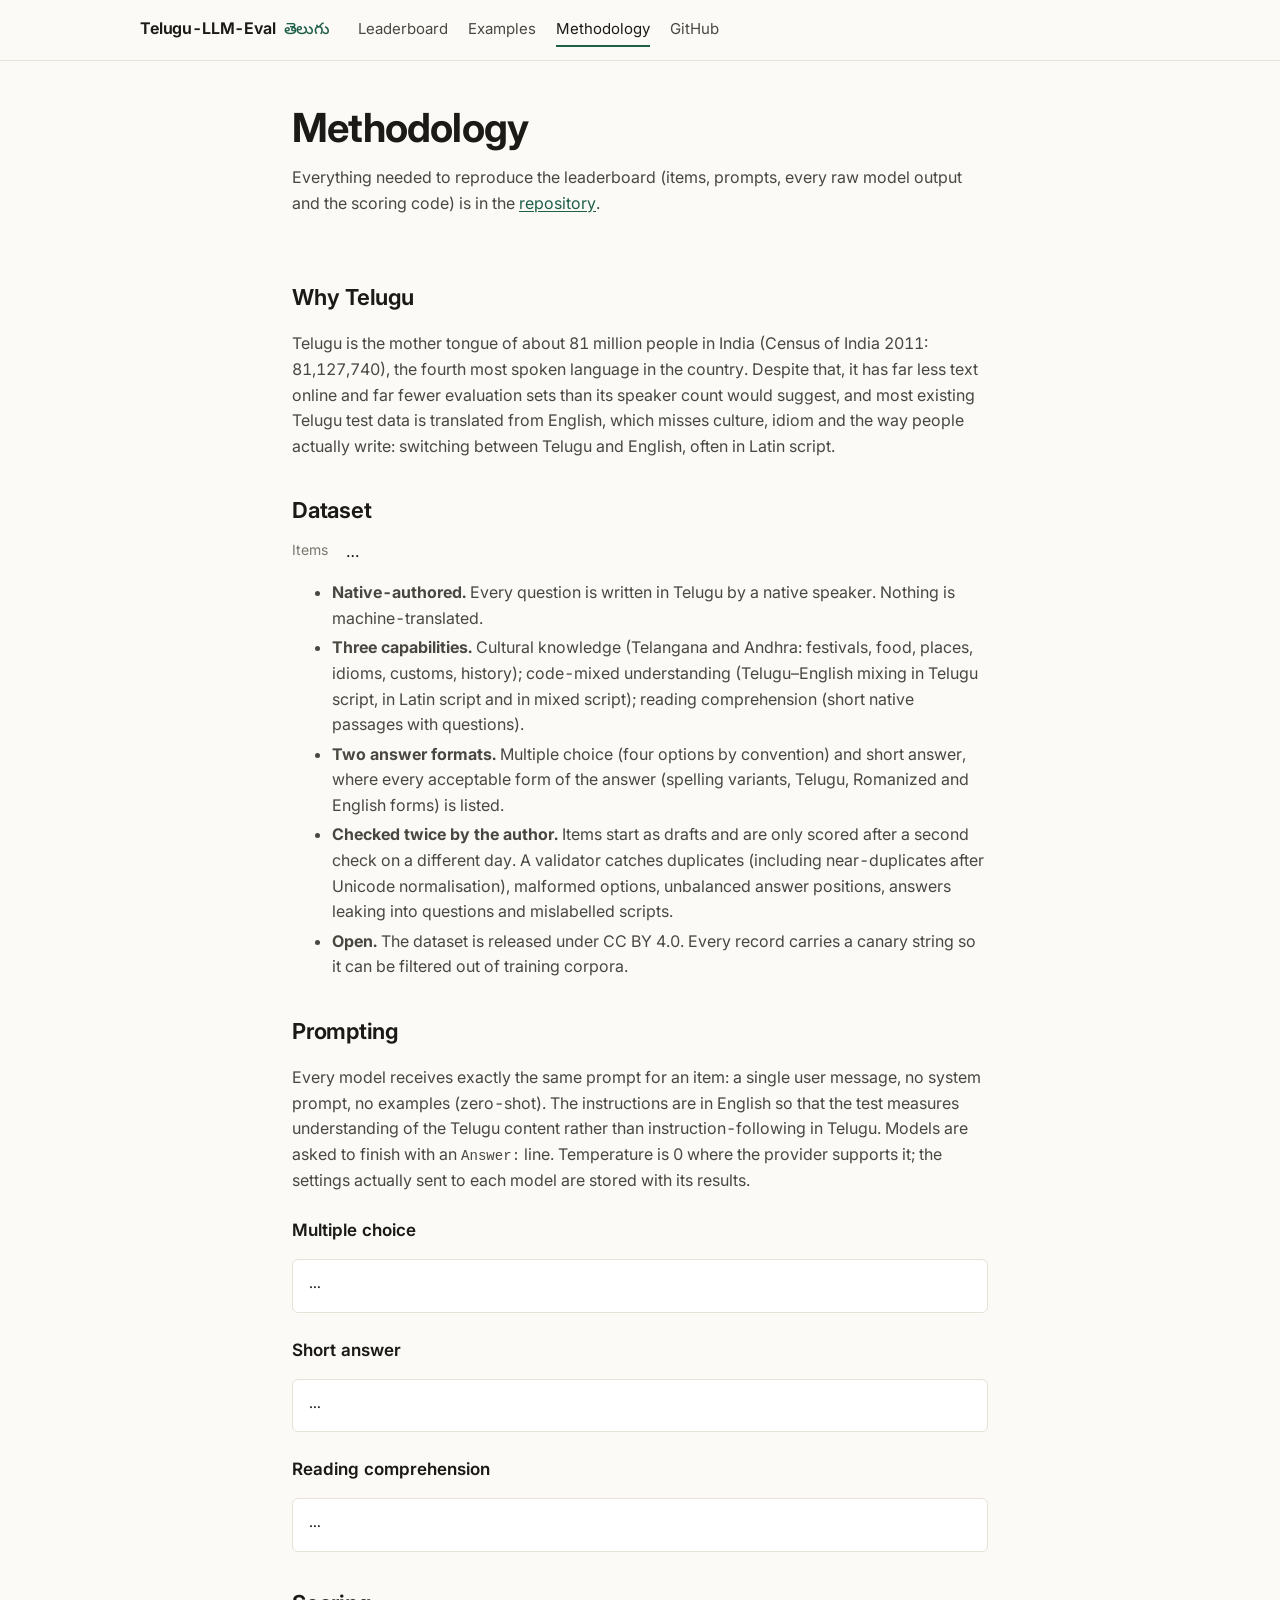
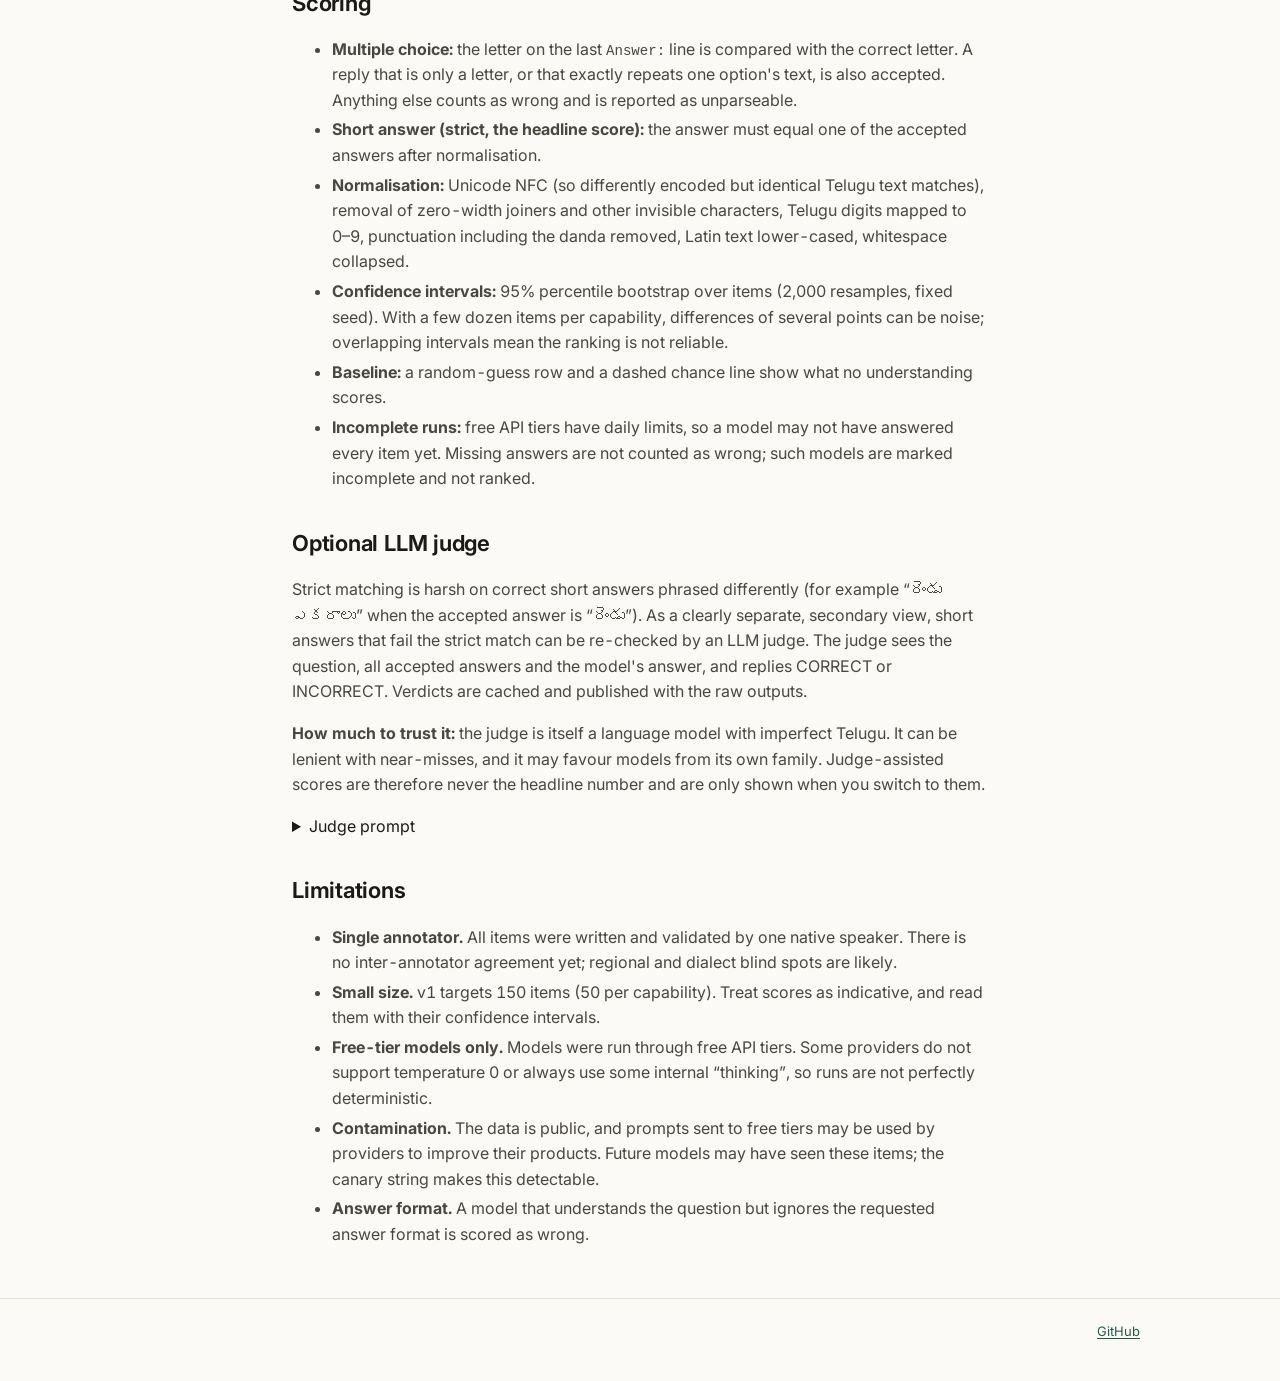
==== site/methodology.html @ 3f94fd15 "Add evaluation harness, scoring, leaderboard site, docs and CI (steps 2-5)" ====
<!doctype html>
<html lang="en">
<head>
<meta charset="utf-8">
<meta name="viewport" content="width=device-width, initial-scale=1">
<title>Telugu-LLM-Eval · Methodology</title>
<meta name="description" content="How the Telugu-LLM-Eval dataset was built and how models are prompted and scored.">
<link rel="preconnect" href="https://fonts.googleapis.com">
<link rel="preconnect" href="https://fonts.gstatic.com" crossorigin>
<link href="https://fonts.googleapis.com/css2?family=Inter:wght@400;500;600;700&family=Noto+Sans+Telugu:wght@400;500;600&display=swap" rel="stylesheet">
<link rel="stylesheet" href="assets/style.css">
<link rel="icon" href="data:image/svg+xml,<svg xmlns='http://www.w3.org/2000/svg' viewBox='0 0 32 32'><rect width='32' height='32' rx='6' fill='%231f5f4a'/><text x='16' y='23' font-size='18' text-anchor='middle' fill='white' font-family='sans-serif'>తె</text></svg>">
</head>
<body>
<header class="site-head">
  <div class="wrap">
    <a class="brand" href="./">Telugu-LLM-Eval <span class="te" lang="te">తెలుగు</span></a>
    <nav class="nav" aria-label="Main">
      <a href="./">Leaderboard</a>
      <a href="examples.html">Examples</a>
      <a href="methodology.html" aria-current="page">Methodology</a>
      <a class="ext" href="https://github.com/LHarsha/Telugu-LLM-Eval">GitHub</a>
    </nav>
  </div>
</header>

<main class="wrap prose">
  <div class="intro">
    <h1>Methodology</h1>
    <p>Everything needed to reproduce the leaderboard (items, prompts, every raw model output and the scoring code) is in the <a href="https://github.com/LHarsha/Telugu-LLM-Eval">repository</a>.</p>
  </div>

  <h2>Why Telugu</h2>
  <p>Telugu is the mother tongue of about 81 million people in India (Census of India 2011: 81,127,740), the fourth most spoken language in the country. Despite that, it has far less text online and far fewer evaluation sets than its speaker count would suggest, and most existing Telugu test data is translated from English, which misses culture, idiom and the way people actually write: switching between Telugu and English, often in Latin script.</p>

  <h2>Dataset</h2>
  <dl class="kv" id="dsStats"><dt>Items</dt><dd>…</dd></dl>
  <ul>
    <li><b>Native-authored.</b> Every question is written in Telugu by a native speaker. Nothing is machine-translated.</li>
    <li><b>Three capabilities.</b> Cultural knowledge (Telangana and Andhra: festivals, food, places, idioms, customs, history); code-mixed understanding (Telugu–English mixing in Telugu script, in Latin script and in mixed script); reading comprehension (short native passages with questions).</li>
    <li><b>Two answer formats.</b> Multiple choice (four options by convention) and short answer, where every acceptable form of the answer (spelling variants, Telugu, Romanized and English forms) is listed.</li>
    <li><b>Checked twice by the author.</b> Items start as drafts and are only scored after a second check on a different day. A validator catches duplicates (including near-duplicates after Unicode normalisation), malformed options, unbalanced answer positions, answers leaking into questions and mislabelled scripts.</li>
    <li><b>Open.</b> The dataset is released under CC BY 4.0. Every record carries a canary string so it can be filtered out of training corpora.</li>
  </ul>

  <h2>Prompting</h2>
  <p>Every model receives exactly the same prompt for an item: a single user message, no system prompt, no examples (zero-shot). The instructions are in English so that the test measures understanding of the Telugu content rather than instruction-following in Telugu. Models are asked to finish with an <code>Answer:</code> line. Temperature is 0 where the provider supports it; the settings actually sent to each model are stored with its results.</p>
  <h3>Multiple choice</h3>
  <pre class="block te" id="pMcq">…</pre>
  <h3>Short answer</h3>
  <pre class="block te" id="pShort">…</pre>
  <h3>Reading comprehension</h3>
  <pre class="block te" id="pRc">…</pre>

  <h2>Scoring</h2>
  <ul>
    <li><b>Multiple choice:</b> the letter on the last <code>Answer:</code> line is compared with the correct letter. A reply that is only a letter, or that exactly repeats one option's text, is also accepted. Anything else counts as wrong and is reported as unparseable.</li>
    <li><b>Short answer (strict, the headline score):</b> the answer must equal one of the accepted answers after normalisation.</li>
    <li><b>Normalisation:</b> Unicode NFC (so differently encoded but identical Telugu text matches), removal of zero-width joiners and other invisible characters, Telugu digits mapped to 0–9, punctuation including the danda removed, Latin text lower-cased, whitespace collapsed.</li>
    <li><b>Confidence intervals:</b> 95% percentile bootstrap over items (2,000 resamples, fixed seed). With a few dozen items per capability, differences of several points can be noise; overlapping intervals mean the ranking is not reliable.</li>
    <li><b>Baseline:</b> a random-guess row and a dashed chance line show what no understanding scores.</li>
    <li><b>Incomplete runs:</b> free API tiers have daily limits, so a model may not have answered every item yet. Missing answers are not counted as wrong; such models are marked incomplete and not ranked.</li>
  </ul>

  <h2>Optional LLM judge</h2>
  <p>Strict matching is harsh on correct short answers phrased differently (for example “రెండు ఎకరాలు” when the accepted answer is “రెండు”). As a clearly separate, secondary view, short answers that fail the strict match can be re-checked by an LLM judge<span id="judgeName"></span>. The judge sees the question, all accepted answers and the model's answer, and replies CORRECT or INCORRECT. Verdicts are cached and published with the raw outputs.</p>
  <p><b>How much to trust it:</b> the judge is itself a language model with imperfect Telugu. It can be lenient with near-misses, and it may favour models from its own family. Judge-assisted scores are therefore never the headline number and are only shown when you switch to them.</p>
  <details><summary>Judge prompt</summary><pre class="block" id="pJudge">…</pre></details>

  <h2>Limitations</h2>
  <ul>
    <li><b>Single annotator.</b> All items were written and validated by one native speaker. There is no inter-annotator agreement yet; regional and dialect blind spots are likely.</li>
    <li><b>Small size.</b> v1 targets 150 items (50 per capability). Treat scores as indicative, and read them with their confidence intervals.</li>
    <li><b>Free-tier models only.</b> Models were run through free API tiers. Some providers do not support temperature 0 or always use some internal “thinking”, so runs are not perfectly deterministic.</li>
    <li><b>Contamination.</b> The data is public, and prompts sent to free tiers may be used by providers to improve their products. Future models may have seen these items; the canary string makes this detectable.</li>
    <li><b>Answer format.</b> A model that understands the question but ignores the requested answer format is scored as wrong.</li>
  </ul>
</main>

<footer>
  <div class="wrap">
    <span id="meta"></span>
    <span><a href="https://github.com/LHarsha/Telugu-LLM-Eval">GitHub</a></span>
  </div>
</footer>
<script src="assets/methodology.js"></script>
</body>
</html>
---- site/assets/style.css ----
:root {
  --bg: #fbfaf7;
  --surface: #ffffff;
  --ink: #1b1a17;
  --ink-2: #4a4740;
  --muted: #7a766c;
  --line: #e6e2d8;
  --line-2: #d6d1c4;
  --accent: #1f5f4a;
  --accent-soft: #e3efe9;
  --warn-bg: #fbf3dc;
  --warn-ink: #6b4d00;
  --bar: #1f5f4a;
  --bar-ci: #b9d4c8;
  --font: "Inter", system-ui, -apple-system, "Segoe UI", Roboto, sans-serif;
  --font-te: "Noto Sans Telugu", "Nirmala UI", "Gautami", system-ui, sans-serif;
  --mono: ui-monospace, "SFMono-Regular", Consolas, "Liberation Mono", monospace;
  color-scheme: light;
}
@media (prefers-color-scheme: dark) {
  :root:not([data-theme="light"]) {
    --bg: #131312; --surface: #1b1b19; --ink: #eceae4; --ink-2: #c9c5bb; --muted: #95918a;
    --line: #2d2c29; --line-2: #3b3a36; --accent: #7cc4a6; --accent-soft: #1d2f28;
    --warn-bg: #2f2814; --warn-ink: #e8cf86; --bar: #7cc4a6; --bar-ci: #2f5546;
    color-scheme: dark;
  }
}
:root[data-theme="dark"] {
  --bg: #131312; --surface: #1b1b19; --ink: #eceae4; --ink-2: #c9c5bb; --muted: #95918a;
  --line: #2d2c29; --line-2: #3b3a36; --accent: #7cc4a6; --accent-soft: #1d2f28;
  --warn-bg: #2f2814; --warn-ink: #e8cf86; --bar: #7cc4a6; --bar-ci: #2f5546;
  color-scheme: dark;
}

* { box-sizing: border-box; }
html { -webkit-text-size-adjust: 100%; }
body {
  margin: 0; background: var(--bg); color: var(--ink);
  font: 16px/1.6 var(--font); font-feature-settings: "tnum" 1;
}
a { color: var(--accent); text-underline-offset: 2px; }
a:hover { text-decoration-thickness: 2px; }
.te, [lang="te"] { font-family: var(--font-te); }
code, pre { font-family: var(--mono); font-size: 0.88em; }

.wrap { max-width: 1040px; margin: 0 auto; padding: 0 20px; }

/* header */
.site-head { border-bottom: 1px solid var(--line); }
.site-head .wrap { display: flex; align-items: center; gap: 28px; min-height: 60px; flex-wrap: wrap; }
.brand { font-weight: 650; letter-spacing: -0.01em; color: var(--ink); text-decoration: none; display: flex; align-items: baseline; gap: 8px; }
.brand .te { font-weight: 500; color: var(--accent); }
.nav { display: flex; gap: 20px; flex-wrap: wrap; font-size: 15px; }
.nav a { color: var(--ink-2); text-decoration: none; padding: 4px 0; border-bottom: 2px solid transparent; }
.nav a:hover { color: var(--ink); }
.nav a[aria-current="page"] { color: var(--ink); border-bottom-color: var(--accent); }
.nav .ext { margin-left: auto; }

/* page intro */
.intro { padding: 44px 0 20px; }
.intro h1 { font-size: clamp(28px, 4vw, 40px); line-height: 1.15; letter-spacing: -0.02em; margin: 0 0 14px; font-weight: 680; max-width: 18em; }
.intro p { color: var(--ink-2); max-width: 44em; margin: 0 0 10px; }
.facts { display: flex; flex-wrap: wrap; gap: 0; margin: 26px 0 8px; border-top: 1px solid var(--line); border-bottom: 1px solid var(--line); }
.facts div { padding: 14px 28px 14px 0; margin-right: 28px; border-right: 1px solid var(--line); }
.facts div:last-child { border-right: 0; }
.facts b { display: block; font-size: 24px; font-weight: 650; letter-spacing: -0.01em; }
.facts span { color: var(--muted); font-size: 13px; }

.notice { background: var(--warn-bg); color: var(--warn-ink); padding: 10px 14px; border-radius: 6px; font-size: 14px; margin: 18px 0 0; }

/* controls */
.controls { display: flex; gap: 18px; align-items: center; flex-wrap: wrap; margin: 30px 0 12px; }
.controls label { font-size: 13px; color: var(--muted); display: flex; gap: 8px; align-items: center; }
.seg { display: inline-flex; border: 1px solid var(--line-2); border-radius: 6px; overflow: hidden; }
.seg button { font: inherit; font-size: 14px; border: 0; background: var(--surface); color: var(--ink-2); padding: 5px 12px; cursor: pointer; border-right: 1px solid var(--line-2); }
.seg button:last-child { border-right: 0; }
.seg button[aria-pressed="true"] { background: var(--ink); color: var(--bg); }
.seg button:focus-visible, a:focus-visible { outline: 2px solid var(--accent); outline-offset: 2px; }

/* leaderboard table */
.table-wrap { overflow-x: auto; border-top: 2px solid var(--ink); }
table.board { width: 100%; border-collapse: collapse; font-size: 15px; min-width: 780px; }
.board th { text-align: right; font-weight: 600; font-size: 12px; text-transform: uppercase; letter-spacing: 0.04em; color: var(--muted); padding: 10px 10px; border-bottom: 1px solid var(--line-2); white-space: nowrap; }
.board th:first-child, .board th:nth-child(2) { text-align: left; }
.board td { padding: 12px 10px; border-bottom: 1px solid var(--line); text-align: right; vertical-align: middle; white-space: nowrap; }
.board td.rank { text-align: left; color: var(--muted); width: 28px; }
.board td.model { text-align: left; white-space: normal; min-width: 170px; }
.board td.model b { font-weight: 600; }
.tag { display: inline-block; font-size: 11px; letter-spacing: 0.03em; text-transform: uppercase; color: var(--muted); border: 1px solid var(--line-2); border-radius: 3px; padding: 0 5px; margin-left: 6px; vertical-align: 2px; }
.tag.open { color: var(--accent); border-color: var(--accent); }
.board tr.baseline td { color: var(--muted); }
.board tr.incomplete td { color: var(--muted); }
.board td.overall { width: 280px; min-width: 220px; }
.score { display: grid; grid-template-columns: minmax(130px, 1fr) 72px; gap: 12px; align-items: center; }
.ci { position: relative; height: 10px; background: transparent; border-left: 1px solid var(--line-2); border-right: 1px solid var(--line-2); }
.ci .range { position: absolute; top: 3px; height: 4px; background: var(--bar-ci); border-radius: 2px; }
.ci .pt { position: absolute; top: 0; width: 2px; height: 10px; background: var(--bar); }
.ci .chance { position: absolute; top: -3px; bottom: -3px; width: 0; border-left: 1px dashed var(--muted); }
.num { font-weight: 600; }
.sub { display: block; font-size: 12px; color: var(--muted); font-weight: 400; }
.legend { color: var(--muted); font-size: 13px; margin: 12px 0 0; }
.legend i { display: inline-block; vertical-align: middle; margin: 0 4px 0 10px; }
.legend .l-range { width: 22px; height: 4px; background: var(--bar-ci); border-radius: 2px; }
.legend .l-chance { width: 0; height: 12px; border-left: 1px dashed var(--muted); }
.empty { padding: 30px 0; color: var(--muted); }

/* sections / prose */
section { padding: 26px 0; }
h2 { font-size: 22px; letter-spacing: -0.01em; margin: 34px 0 10px; font-weight: 650; }
h3 { font-size: 17px; margin: 24px 0 6px; font-weight: 620; }
.prose { max-width: 46em; }
.prose p, .prose li { color: var(--ink-2); }
.prose li { margin-bottom: 4px; }
pre.block { background: var(--surface); border: 1px solid var(--line); border-radius: 6px; padding: 14px 16px; overflow-x: auto; white-space: pre-wrap; line-height: 1.55; }
pre.block.te { font-family: var(--font-te); font-size: 15px; }
dl.kv { display: grid; grid-template-columns: max-content 1fr; gap: 6px 18px; margin: 10px 0; }
dl.kv dt { color: var(--muted); font-size: 14px; }
dl.kv dd { margin: 0; }

/* example items */
.cat-head { display: flex; align-items: baseline; gap: 12px; flex-wrap: wrap; margin-top: 38px; border-bottom: 2px solid var(--ink); padding-bottom: 6px; }
.cat-head h2 { margin: 0; }
.cat-head p { margin: 0; color: var(--muted); font-size: 14px; }
.q { padding: 18px 0; border-bottom: 1px solid var(--line); display: grid; grid-template-columns: 90px 1fr; gap: 6px 18px; }
.q .meta { font-size: 12px; color: var(--muted); line-height: 1.5; }
.q .meta code { font-size: 12px; color: var(--ink-2); }
.q .text { font-family: var(--font-te); font-size: 17px; line-height: 1.75; white-space: pre-wrap; }
.q details { grid-column: 2; font-size: 14px; color: var(--ink-2); }
.q details summary { cursor: pointer; color: var(--muted); }
.q details .passage { font-family: var(--font-te); font-size: 16px; line-height: 1.8; white-space: pre-wrap; background: var(--surface); border-left: 3px solid var(--line-2); padding: 10px 14px; margin-top: 8px; }
.q ol.opts { grid-column: 2; margin: 2px 0 0; padding: 0; list-style: none; display: grid; gap: 4px; }
.q ol.opts li { font-family: var(--font-te); font-size: 16px; padding: 3px 10px; border-radius: 4px; }
.q ol.opts li b { font-family: var(--font); font-weight: 600; color: var(--muted); margin-right: 10px; }
.show-answers .q ol.opts li.gold { background: var(--accent-soft); }
.show-answers .q ol.opts li.gold b { color: var(--accent); }
.q .gold-short { grid-column: 2; font-size: 14px; color: var(--muted); display: none; }
.show-answers .q .gold-short { display: block; }
.q .gold-short span { font-family: var(--font-te); color: var(--ink); font-size: 15px; }

footer { border-top: 1px solid var(--line); margin-top: 50px; padding: 22px 0 40px; color: var(--muted); font-size: 13px; }
footer .wrap { display: flex; gap: 20px; flex-wrap: wrap; justify-content: space-between; }

@media (max-width: 640px) {
  .wrap { padding: 0 16px; }
  .nav .ext { margin-left: 0; }
  .facts div { padding-right: 16px; margin-right: 16px; }
  .q { grid-template-columns: 1fr; }
  .q details, .q ol.opts, .q .gold-short { grid-column: 1; }
  dl.kv { grid-template-columns: 1fr; }
}
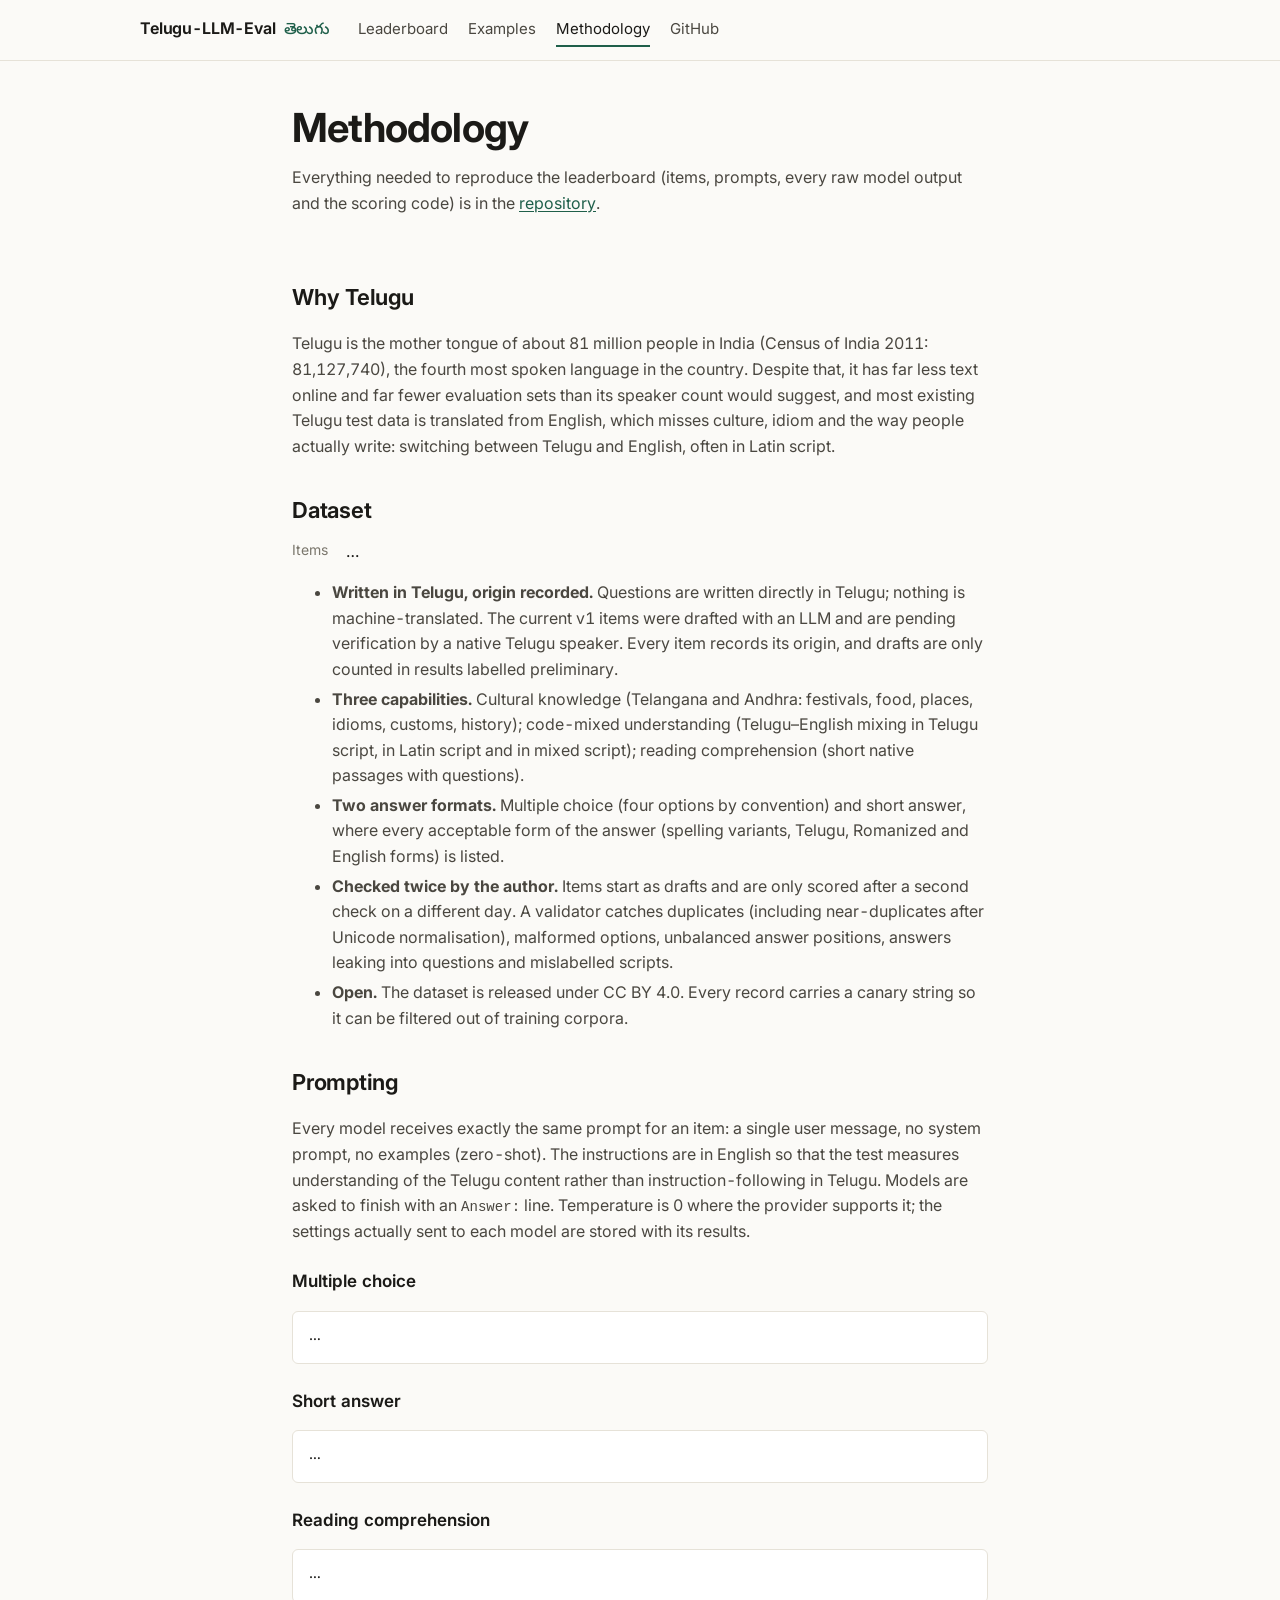
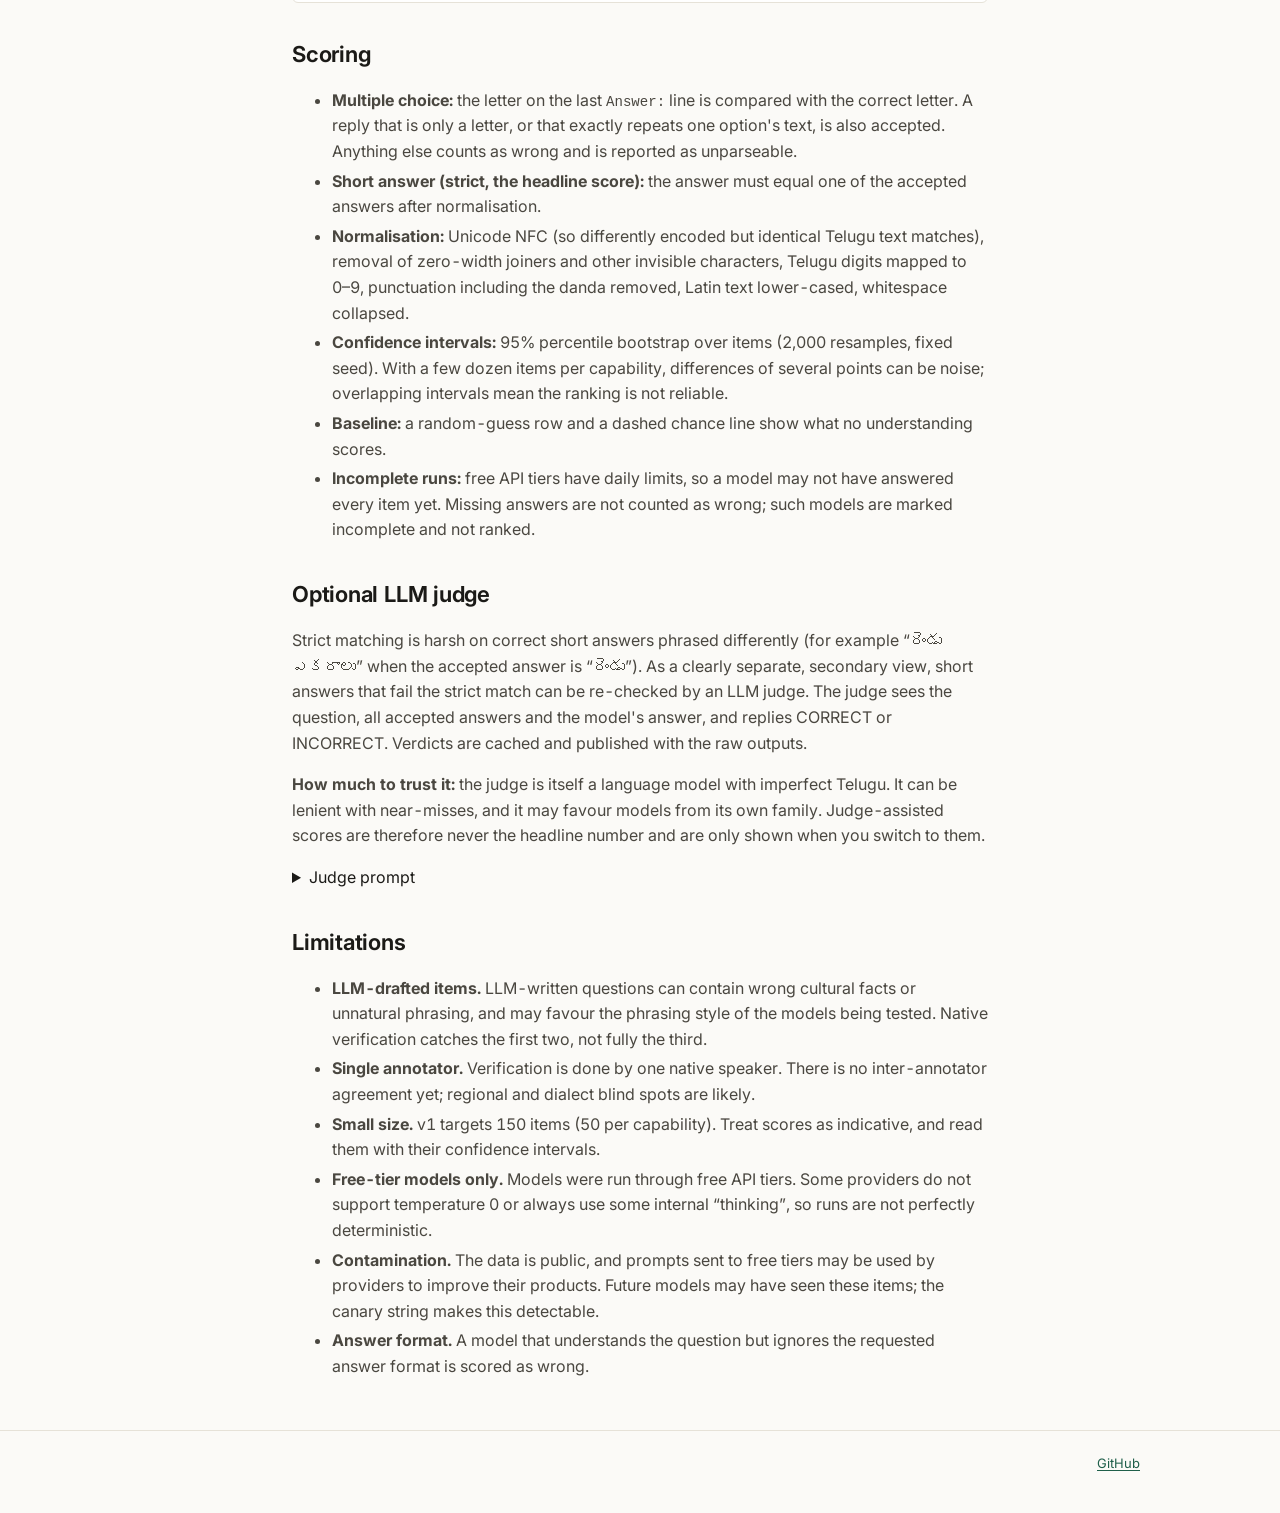
==== commit 3d59964b: "Add 30 preliminary LLM-drafted items (pending native verification), first model runs and results" ====
--- a/site/methodology.html
+++ b/site/methodology.html
@@ -36,7 +36,7 @@
   <h2>Dataset</h2>
   <dl class="kv" id="dsStats"><dt>Items</dt><dd>…</dd></dl>
   <ul>
-    <li><b>Native-authored.</b> Every question is written in Telugu by a native speaker. Nothing is machine-translated.</li>
+    <li><b>Written in Telugu, origin recorded.</b> Questions are written directly in Telugu; nothing is machine-translated. The current v1 items were drafted with an LLM and are pending verification by a native Telugu speaker. Every item records its origin, and drafts are only counted in results labelled preliminary.</li>
     <li><b>Three capabilities.</b> Cultural knowledge (Telangana and Andhra: festivals, food, places, idioms, customs, history); code-mixed understanding (Telugu–English mixing in Telugu script, in Latin script and in mixed script); reading comprehension (short native passages with questions).</li>
     <li><b>Two answer formats.</b> Multiple choice (four options by convention) and short answer, where every acceptable form of the answer (spelling variants, Telugu, Romanized and English forms) is listed.</li>
     <li><b>Checked twice by the author.</b> Items start as drafts and are only scored after a second check on a different day. A validator catches duplicates (including near-duplicates after Unicode normalisation), malformed options, unbalanced answer positions, answers leaking into questions and mislabelled scripts.</li>
@@ -69,7 +69,8 @@
 
   <h2>Limitations</h2>
   <ul>
-    <li><b>Single annotator.</b> All items were written and validated by one native speaker. There is no inter-annotator agreement yet; regional and dialect blind spots are likely.</li>
+    <li><b>LLM-drafted items.</b> LLM-written questions can contain wrong cultural facts or unnatural phrasing, and may favour the phrasing style of the models being tested. Native verification catches the first two, not fully the third.</li>
+    <li><b>Single annotator.</b> Verification is done by one native speaker. There is no inter-annotator agreement yet; regional and dialect blind spots are likely.</li>
     <li><b>Small size.</b> v1 targets 150 items (50 per capability). Treat scores as indicative, and read them with their confidence intervals.</li>
     <li><b>Free-tier models only.</b> Models were run through free API tiers. Some providers do not support temperature 0 or always use some internal “thinking”, so runs are not perfectly deterministic.</li>
     <li><b>Contamination.</b> The data is public, and prompts sent to free tiers may be used by providers to improve their products. Future models may have seen these items; the canary string makes this detectable.</li>
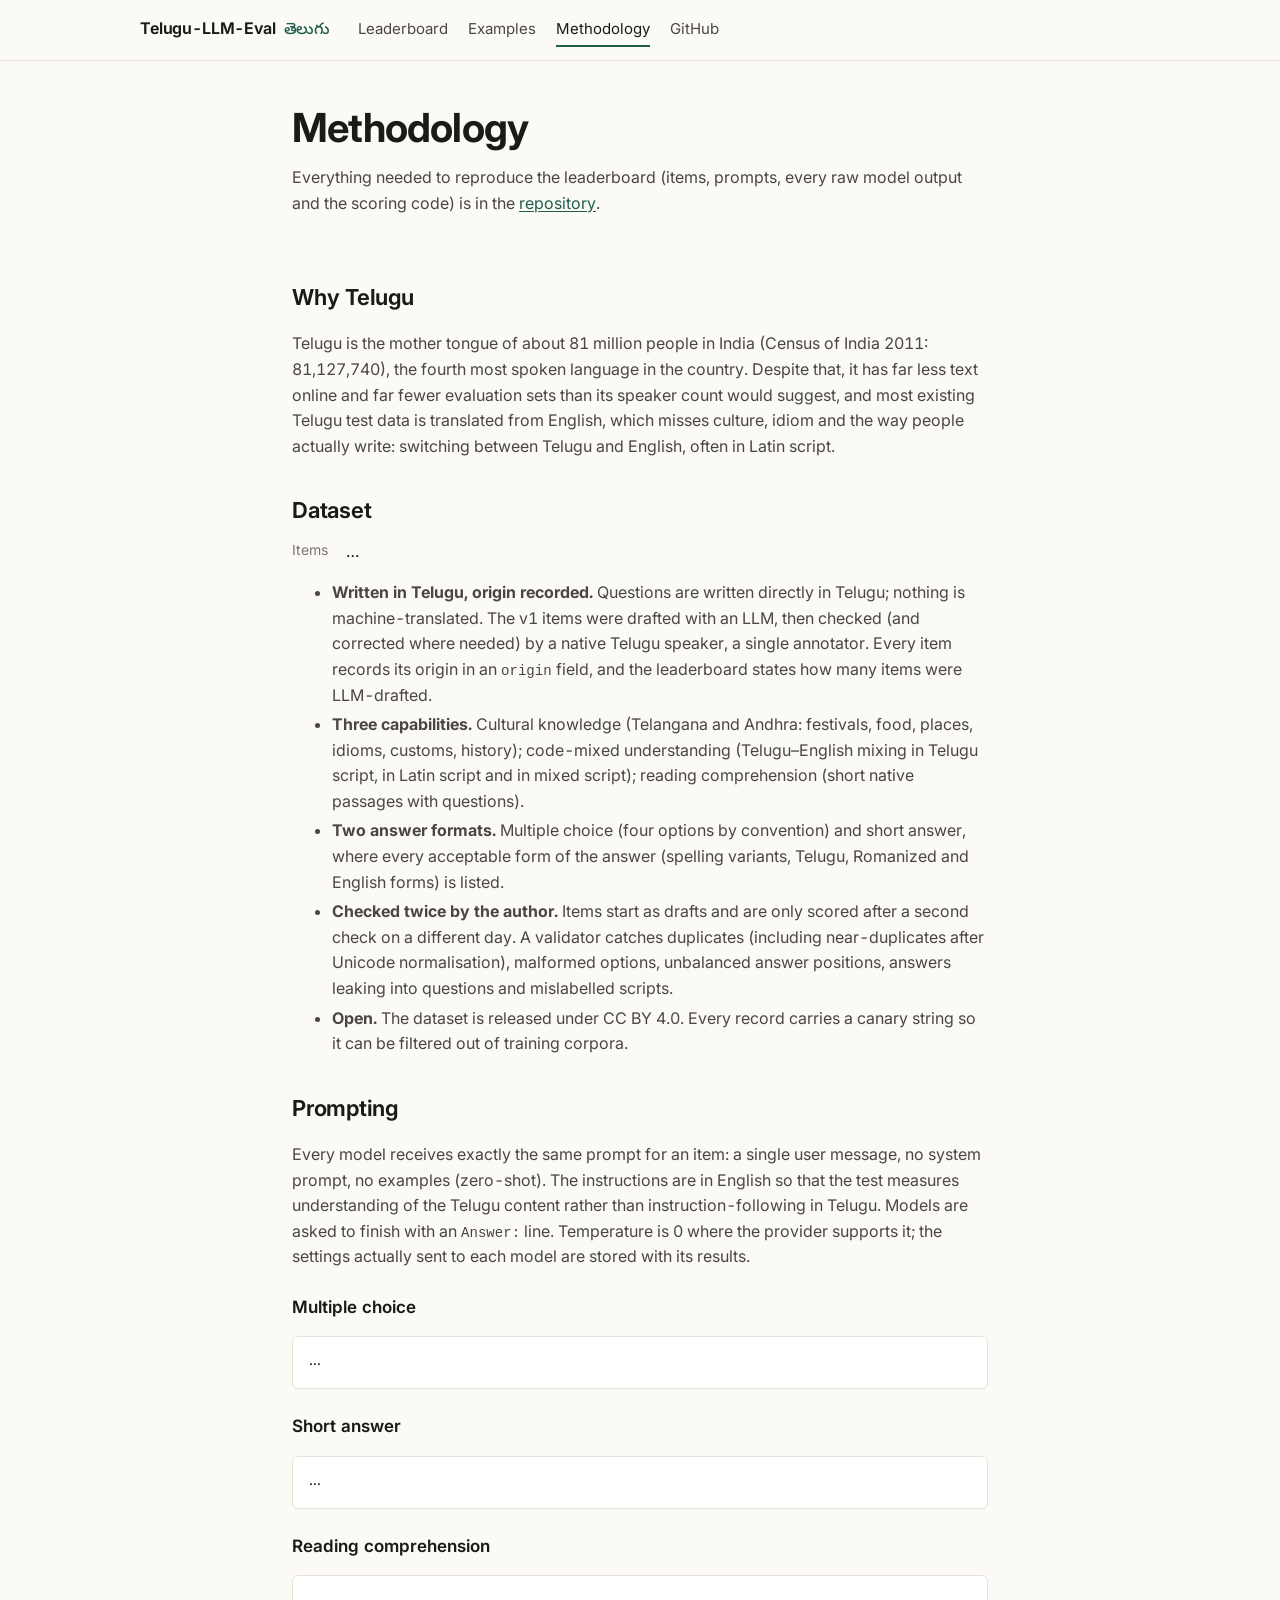
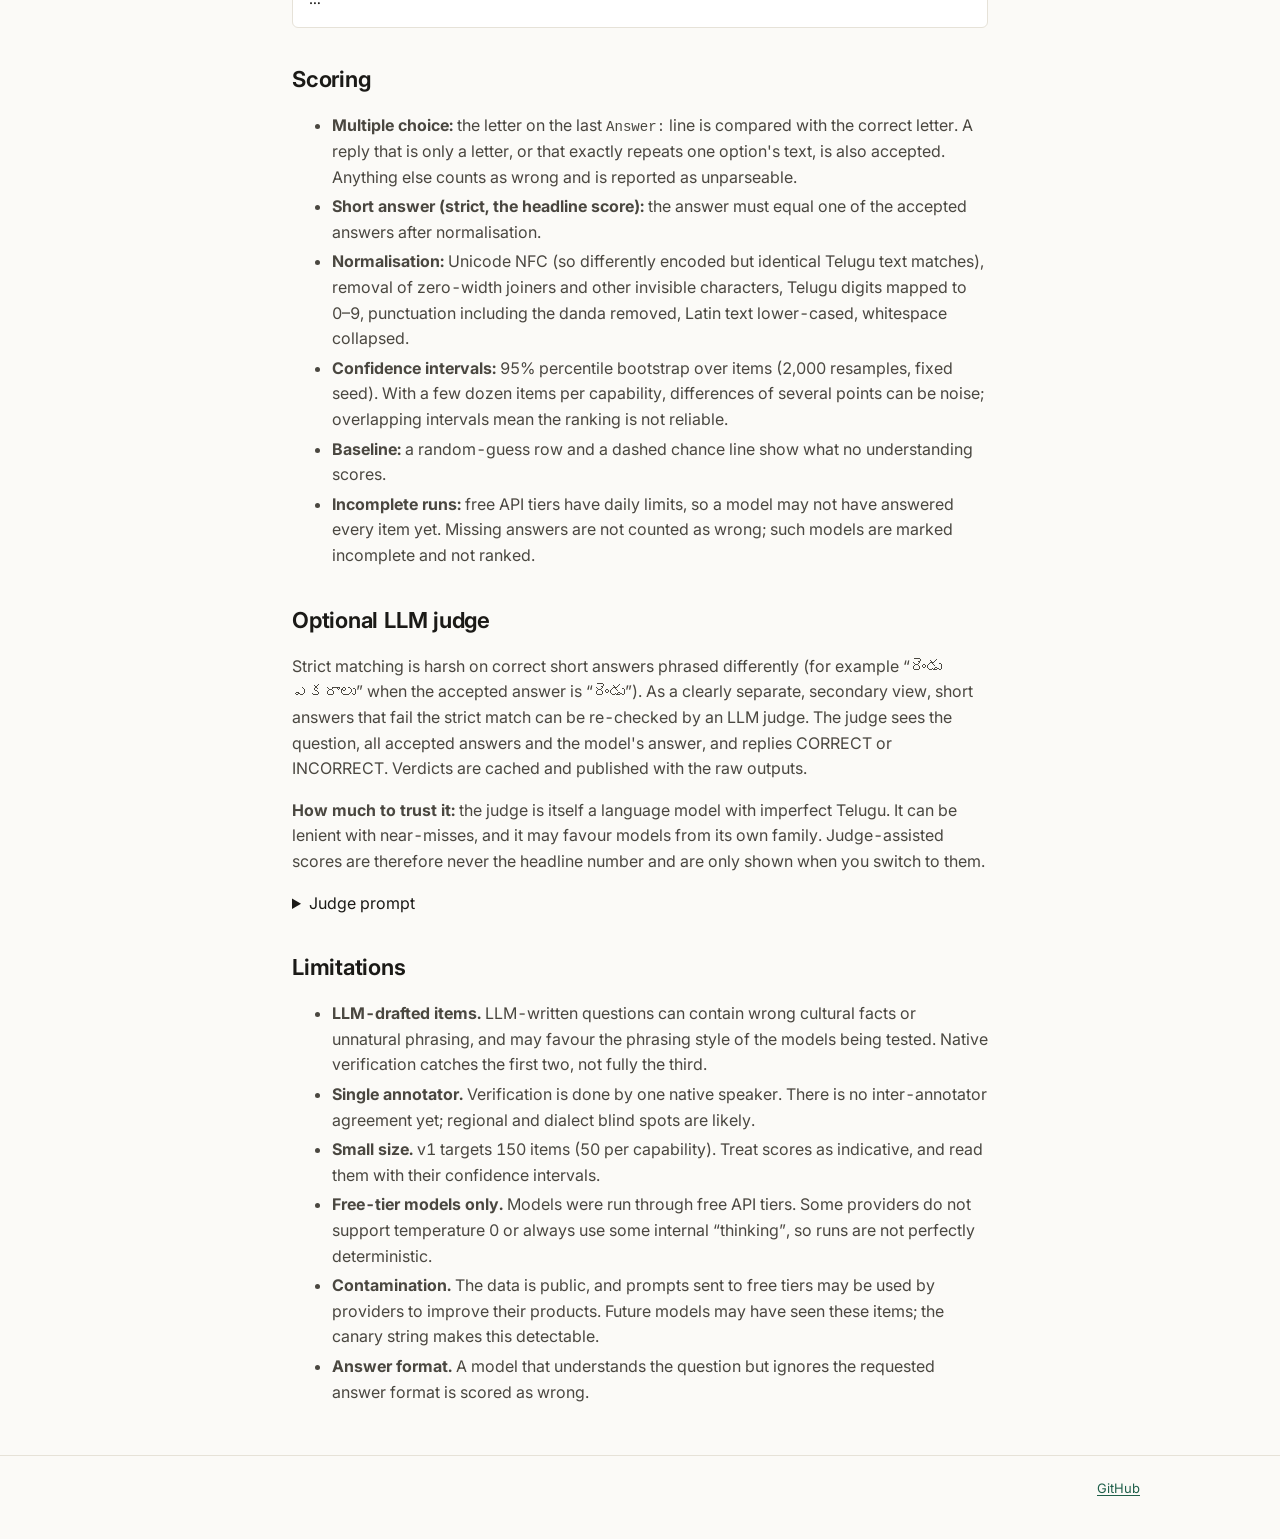
==== commit b2a4017e: "Record item origin, update v1 status wording, hide disabled models" ====
--- a/site/methodology.html
+++ b/site/methodology.html
@@ -36,7 +36,7 @@
   <h2>Dataset</h2>
   <dl class="kv" id="dsStats"><dt>Items</dt><dd>…</dd></dl>
   <ul>
-    <li><b>Written in Telugu, origin recorded.</b> Questions are written directly in Telugu; nothing is machine-translated. The current v1 items were drafted with an LLM and are pending verification by a native Telugu speaker. Every item records its origin, and drafts are only counted in results labelled preliminary.</li>
+    <li><b>Written in Telugu, origin recorded.</b> Questions are written directly in Telugu; nothing is machine-translated. The v1 items were drafted with an LLM, then checked (and corrected where needed) by a native Telugu speaker, a single annotator. Every item records its origin in an <code>origin</code> field, and the leaderboard states how many items were LLM-drafted.</li>
     <li><b>Three capabilities.</b> Cultural knowledge (Telangana and Andhra: festivals, food, places, idioms, customs, history); code-mixed understanding (Telugu–English mixing in Telugu script, in Latin script and in mixed script); reading comprehension (short native passages with questions).</li>
     <li><b>Two answer formats.</b> Multiple choice (four options by convention) and short answer, where every acceptable form of the answer (spelling variants, Telugu, Romanized and English forms) is listed.</li>
     <li><b>Checked twice by the author.</b> Items start as drafts and are only scored after a second check on a different day. A validator catches duplicates (including near-duplicates after Unicode normalisation), malformed options, unbalanced answer positions, answers leaking into questions and mislabelled scripts.</li>
